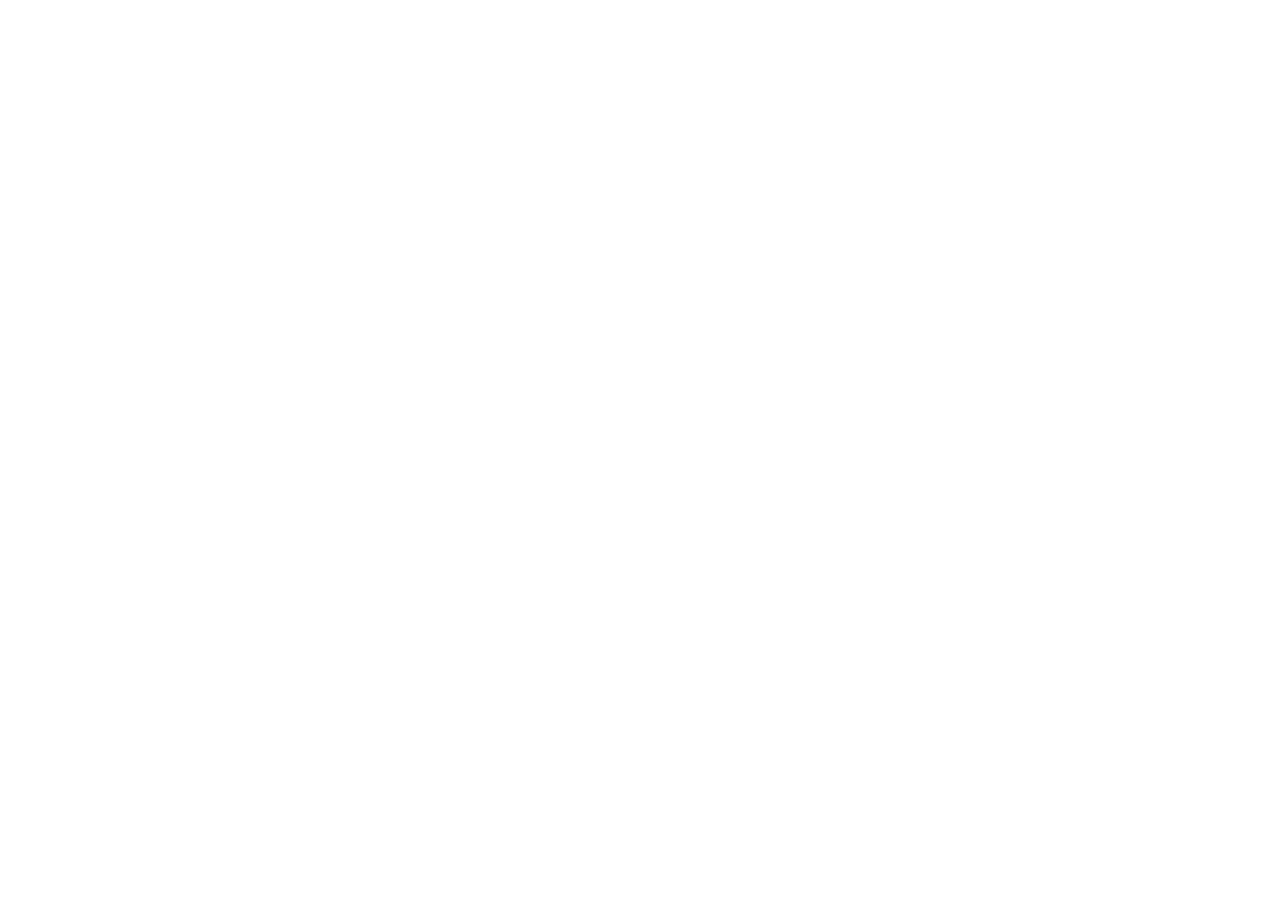
==== public/index.html @ 93f84d56 "update" ====
<!DOCTYPE html>
<html lang="en">
  <head>
    <meta charset="utf-8" />
    <link rel="icon" href="%PUBLIC_URL%/favicon.ico" />
    <meta
      name="viewport"
      content="width=device-width, initial-scale=1, maximum-scale=1.0, user-scalable=no"
    />
    <meta name="theme-color" content="#000000" />
    <meta
      name="description"
      content="A tool to calculate your staking LP token in Binance Smart Chain."
    />
    <!--
      manifest.json provides metadata used when your web app is installed on a
      user's mobile device or desktop. See https://developers.google.com/web/fundamentals/web-app-manifest/
    -->
    <link rel="manifest" href="%PUBLIC_URL%/manifest.json" />

    <link rel="preconnect" href="https://fonts.gstatic.com" />
    <link
      href="https://fonts.googleapis.com/css2?family=Nunito:wght@300;400;600&display=swap"
      rel="stylesheet"
    />
    <link rel="preconnect" href="https://fonts.gstatic.com" />
    <link
      href="https://fonts.googleapis.com/css2?family=Reem+Kufi&display=swap"
      rel="stylesheet"
    />
    <!--
      Notice the use of %PUBLIC_URL% in the tags above.
      It will be replaced with the URL of the `public` folder during the build.
      Only files inside the `public` folder can be referenced from the HTML.

      Unlike "/favicon.ico" or "favicon.ico", "%PUBLIC_URL%/favicon.ico" will
      work correctly both with client-side routing and a non-root public URL.
      Learn how to configure a non-root public URL by running `npm run build`.
    -->
    <title>How much is my LP worth? ✨</title>
  </head>
  <body>
    <noscript>You need to enable JavaScript to run this app.</noscript>
    <div id="root"></div>
    <!--
      This HTML file is a template.
      If you open it directly in the browser, you will see an empty page.

      You can add webfonts, meta tags, or analytics to this file.
      The build step will place the bundled scripts into the <body> tag.

      To begin the development, run `npm start` or `yarn start`.
      To create a production bundle, use `npm run build` or `yarn build`.
    -->
  </body>
</html>
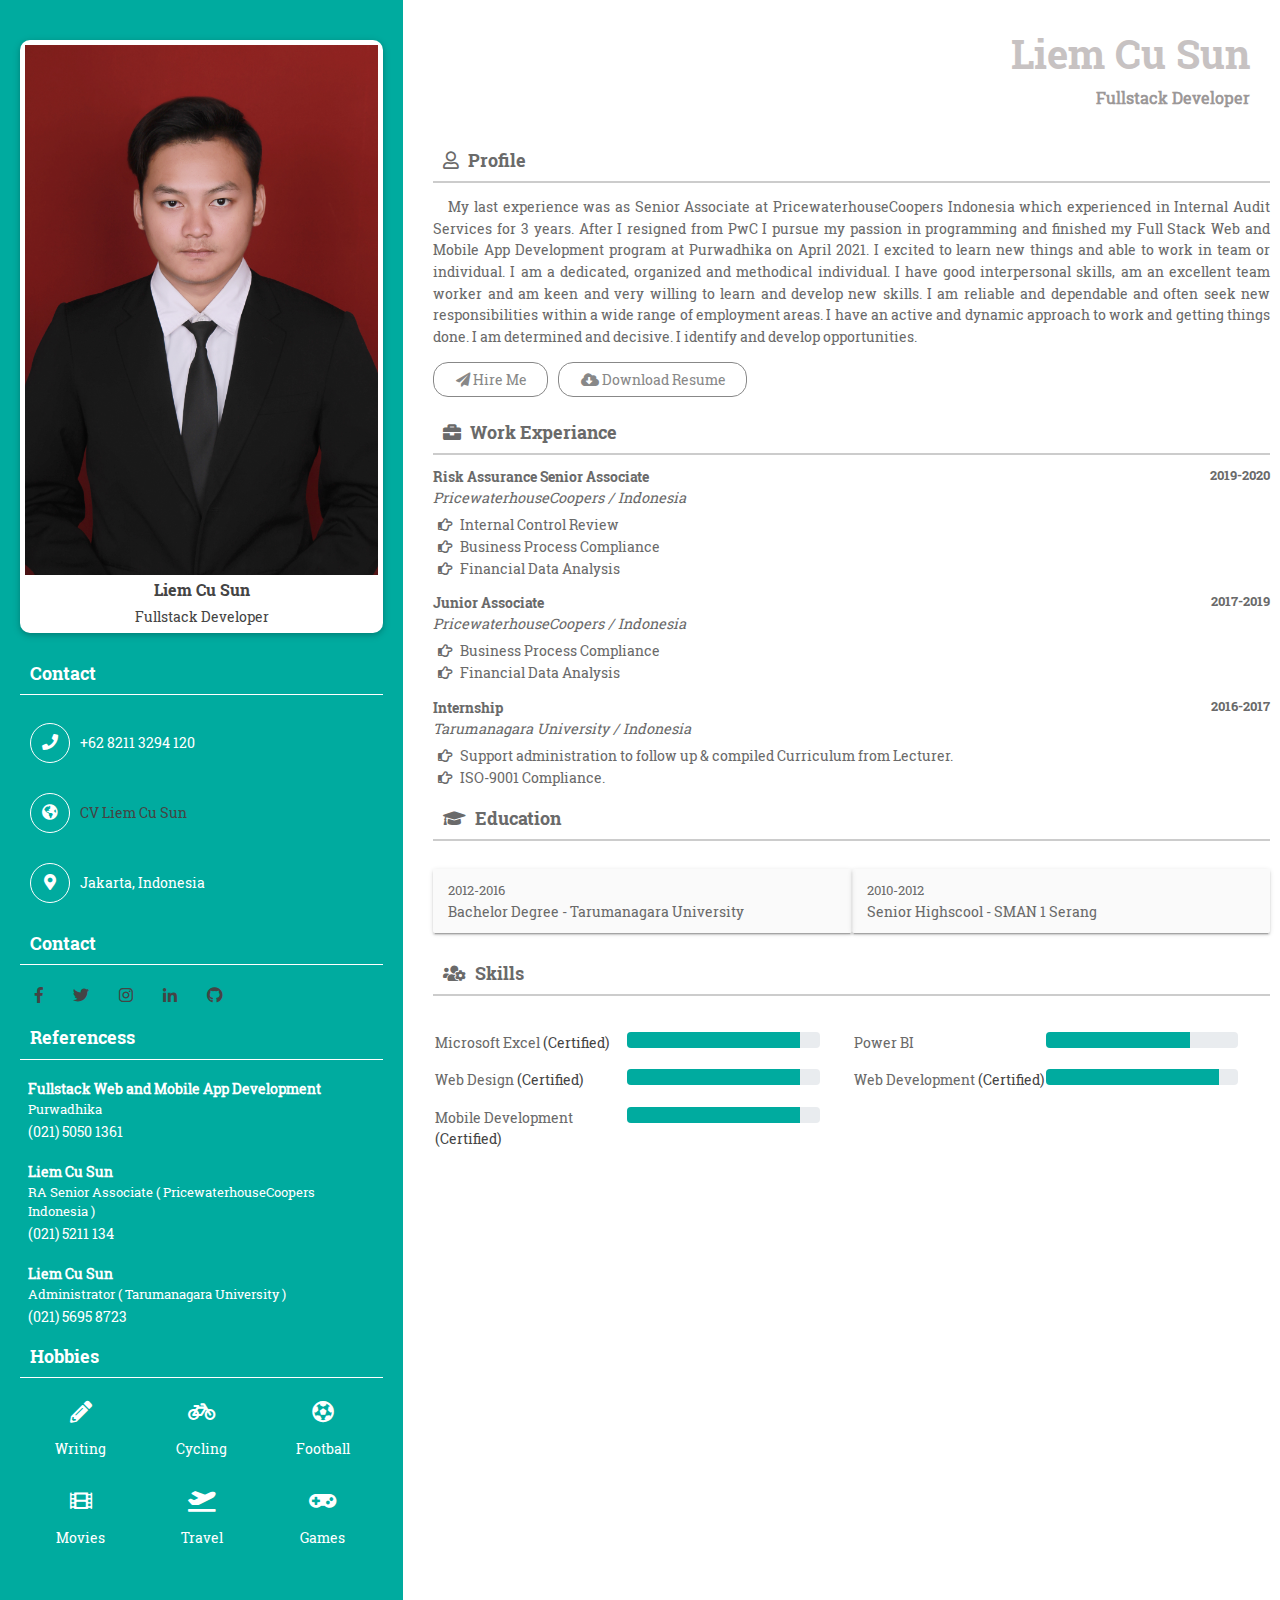
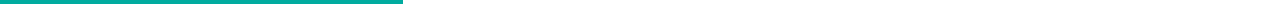
==== commit 4f90f283: "CV initiated 2" ====
--- a/public/index.html
+++ b/public/index.html
@@ -1,56 +1,259 @@
-<!DOCTYPE html>
+<!doctype html>
 <html lang="en">
-  <head>
-    <meta charset="utf-8" />
-    <link rel="icon" href="%PUBLIC_URL%/favicon.ico" />
-    <meta
-      name="viewport"
-      content="width=device-width, initial-scale=1, maximum-scale=1.0, user-scalable=no"
-    />
-    <meta name="theme-color" content="#000000" />
-    <meta
-      name="description"
-      content="A tool to calculate your staking LP token in Binance Smart Chain."
-    />
-    <!--
-      manifest.json provides metadata used when your web app is installed on a
-      user's mobile device or desktop. See https://developers.google.com/web/fundamentals/web-app-manifest/
-    -->
-    <link rel="manifest" href="%PUBLIC_URL%/manifest.json" />
-
-    <link rel="preconnect" href="https://fonts.gstatic.com" />
-    <link
-      href="https://fonts.googleapis.com/css2?family=Nunito:wght@300;400;600&display=swap"
-      rel="stylesheet"
-    />
-    <link rel="preconnect" href="https://fonts.gstatic.com" />
-    <link
-      href="https://fonts.googleapis.com/css2?family=Reem+Kufi&display=swap"
-      rel="stylesheet"
-    />
-    <!--
-      Notice the use of %PUBLIC_URL% in the tags above.
-      It will be replaced with the URL of the `public` folder during the build.
-      Only files inside the `public` folder can be referenced from the HTML.
-
-      Unlike "/favicon.ico" or "favicon.ico", "%PUBLIC_URL%/favicon.ico" will
-      work correctly both with client-side routing and a non-root public URL.
-      Learn how to configure a non-root public URL by running `npm run build`.
-    -->
-    <title>How much is my LP worth? ✨</title>
-  </head>
-  <body>
-    <noscript>You need to enable JavaScript to run this app.</noscript>
-    <div id="root"></div>
-    <!--
-      This HTML file is a template.
-      If you open it directly in the browser, you will see an empty page.
-
-      You can add webfonts, meta tags, or analytics to this file.
-      The build step will place the bundled scripts into the <body> tag.
-
-      To begin the development, run `npm start` or `yarn start`.
-      To create a production bundle, use `npm run build` or `yarn build`.
-    -->
-  </body>
-</html>
+
+<head>
+    <meta charset="utf-8">
+    <meta name="viewport" content="width=device-width, initial-scale=1, shrink-to-fit=no">
+    <title> CV Liem Cu Sun</title>
+
+    <link rel="shortcut icon" href="assets/images/fav.jpg">
+    <link rel="stylesheet" href="assets/css/bootstrap.min.css">
+    <link rel="stylesheet" href="assets/css/fontawsom-all.min.css">
+    <link rel="stylesheet" type="text/css" href="assets/css/style.css" />
+</head>
+<style>
+    .profile-box {
+        margin: 0 0 0 0;
+        width: 100%;
+        height: 100%;
+    }
+</style>
+
+<body>
+    <div class="container-fluid overcover">
+        <div class="container profile-box">
+            <div class="row">
+                <div class="col-md-4 left-co">
+                    <div class="left-side">
+                        <div class="profile-info">
+                            <img src="assets/images/0.JPG" alt="">
+                            <h3>Liem Cu Sun</h3>
+                            <span>Fullstack Developer</span>
+                        </div>
+                        <h4 class="ltitle">Contact</h4>
+                        <div class="contact-box pb0">
+                            <div class="icon">
+                                <i class="fas fa-phone"></i>
+                            </div>
+                            <div class="detail">
+                                +62 8211 3294 120
+                            </div>
+                        </div>
+                        <div class="contact-box pb0">
+                            <div class="icon">
+                                <i class="fas fa-globe-americas"></i>
+                            </div>
+                            <div class="detail">
+                                <a href="https://symmetric-host-296204.web.app/">CV Liem Cu Sun</a> 
+                            </div>
+                        </div>
+                        <div class="contact-box">
+                            <div class="icon">
+                                <i class="fas fa-map-marker-alt"></i>
+                            </div>
+                            <div class="detail">
+                                Jakarta, Indonesia
+                            </div>
+                        </div>
+                        <h4 class="ltitle">Contact</h4>
+                        <ul class="row social-link no-margin">
+                            <li><a href="https://www.facebook.com/profile.php?id=100008855958695" target="_blank"><i
+                                        class="fab fa-facebook-f"></i></a></li>
+                            <li><a href="https://twitter.com/liemcusun" target="_blank"><i
+                                        class="fab fa-twitter"></i></a></li>
+                            <li><a href="https://www.instagram.com/liemcusun/" target="_blank"><i
+                                        class="fab fa-instagram"></i></a></li>
+                            <!-- <li><i class="fab fa-google-plus-g"></i></li> -->
+                            <li><a href="https://www.linkedin.com/in/liem-cu-sun-066883148/" target="_blank"><i
+                                        class="fab fa-linkedin-in"></i></a></li>
+                            <li><a href="https://github.com/LiemCuSun" target="_blank"><i class="fab fa-github"></i></a>
+                            </li>
+                        </ul>
+                        <h4 class="ltitle">Referencess</h4>
+
+                        <div class="refer-cov">
+                            <b>Fullstack Web and Mobile App Development</b>
+                            <p>Purwadhika</p>
+                            <span>(021) 5050 1361</span>
+                        </div>
+                        <div class="refer-cov">
+                            <b>Liem Cu Sun</b>
+                            <p>RA Senior Associate ( PricewaterhouseCoopers Indonesia )</p>
+                            <span>(021) 5211 134</span>
+                        </div>
+                        <div class="refer-cov">
+                            <b>Liem Cu Sun</b>
+                            <p>Administrator ( Tarumanagara University )</p>
+                            <span>(021) 5695 8723</span>
+                        </div>
+                        <h4 class="ltitle">Hobbies</h4>
+                        <ul class="hoby row no-margin">
+                            <li><i class="fas fa-pencil-alt"></i> <br> Writing</li>
+                            <li><i class="fas fa-bicycle"></i> <br> Cycling</li>
+                            <li><i class="fas fa-futbol"></i> <br> Football</li>
+                            <li><i class="fas fa-film"></i><br> Movies</li>
+                            <li><i class="fas fa-plane-departure"></i> <br>Travel</li>
+                            <li><i class="fas fa-gamepad"></i> <br> Games</li>
+                        </ul>
+                    </div>
+                </div>
+                <div class="col-md-8 rt-div">
+                    <div class="rit-cover">
+                        <div class="hotkey">
+                            <h1 class="">Liem Cu Sun </h1>
+                            <small>Fullstack Developer</small>
+                        </div>
+                        <h2 class="rit-titl"><i class="far fa-user"></i> Profile</h2>
+                        <div class="about">
+                            <p>My last experience was as Senior Associate at PricewaterhouseCoopers Indonesia which 
+                                experienced in Internal Audit Services for 3 years. After I resigned from PwC I pursue my passion in programming and finished my 
+                                Full Stack Web and Mobile App Development program at Purwadhika on April 2021. I excited to learn new things and able
+                                to work in team or individual. I am a dedicated, organized and methodical individual. 
+                                I have good interpersonal skills, am an excellent team worker and am keen and very willing to learn 
+                                and develop new skills. I am reliable and dependable and often seek new responsibilities 
+                                within a wide range of employment areas. I have an active and dynamic approach to work and getting things done. 
+                                I am determined and decisive. I identify and develop opportunities.</p>
+                            <div class="btn-ro row no-margin">
+                                <ul class="btn-link">
+                                    <li>
+                                        <a href="https://www.linkedin.com/in/liem-cu-sun-066883148/"><i class="fas fa-paper-plane"></i> Hire Me</a>
+                                    </li>
+                                    <li>
+                                        <a href="https://drive.google.com/file/d/14U92FKRijf7bnXvOrvGSDnoAFBvJ_RVF/view?usp=sharing"><i class="fas fa-cloud-download-alt"></i> Download Resume</a>
+                                    </li>
+                                </ul>
+                            </div>
+                        </div>
+
+                        <h2 class="rit-titl"><i class="fas fa-briefcase"></i> Work Experiance</h2>
+                        <div class="work-exp">
+                            <h6>Risk Assurance Senior Associate <span>2019-2020</span></h6>
+                            <i>PricewaterhouseCoopers / Indonesia</i>
+                            <ul>
+                                <li><i class="far fa-hand-point-right"></i> Internal Control Review </li>
+                                <li><i class="far fa-hand-point-right"></i> Business Process Compliance </li>
+                                <li><i class="far fa-hand-point-right"></i> Financial Data Analysis
+                                </li>
+                            </ul>
+                        </div>
+                        <div class="work-exp">
+                            <h6>Junior Associate <span>2017-2019</span></h6>
+                            <i>PricewaterhouseCoopers / Indonesia</i>
+                            <ul>
+                                <li><i class="far fa-hand-point-right"></i> Business Process Compliance </li>
+                                <li><i class="far fa-hand-point-right"></i> Financial Data Analysis
+                                </li>
+                            </ul>
+                        </div>
+                        <div class="work-exp">
+                            <h6>Internship <span>2016-2017</span></h6>
+                            <i>Tarumanagara University / Indonesia</i>
+                            <ul>
+                                <li><i class="far fa-hand-point-right"></i> Support administration to follow up & compiled Curriculum from Lecturer.
+
+                                </li>
+                                <li><i class="far fa-hand-point-right"></i> ISO-9001 Compliance.
+                                </li>
+
+                            </ul>
+                        </div>
+
+                        <h2 class="rit-titl"><i class="fas fa-graduation-cap"></i> Education</h2>
+                        <div class="education">
+                            <ul class="row no-margin">
+                                <li class="col-md-6"><span>2012-2016</span> <br>
+                                    Bachelor Degree - Tarumanagara University</li>
+                                <li class="col-md-6"><span>2010-2012</span> <br>
+                                    Senior Highscool - SMAN 1 Serang</li>
+                            </ul>
+                        </div>
+
+                        <h2 class="rit-titl"><i class="fas fa-users-cog"></i> Skills</h2>
+                        <div class="profess-cover row no-margin">
+                            <div class="col-md-6">
+                                <div class=" prog-row row">
+                                    <div class="col-sm-6">
+                                        Microsoft Excel <a href="https://drive.google.com/file/d/1vhEPJi2TEz5FC_Oz_TeQde2bWAVNfuhn/view?usp=sharing">(Certified)</a>
+                                    </div>
+                                    <div class="col-sm-6">
+                                        <div class="progress">
+                                            <div class="progress-bar" role="progressbar" style="width: 90%"
+                                                aria-valuenow="25" aria-valuemin="0" aria-valuemax="100"></div>
+                                        </div>
+                                    </div>
+                                </div>
+                            </div>
+                            <div class="col-md-6">
+                                <div class="row prog-row">
+                                    <div class="col-sm-6">
+                                        Power BI
+                                    </div>
+                                    <div class="col-sm-6">
+                                        <div class="progress">
+                                            <div class="progress-bar" role="progressbar" style="width: 75%"
+                                                aria-valuenow="25" aria-valuemin="0" aria-valuemax="100"></div>
+                                        </div>
+                                    </div>
+                                </div>
+                            </div>
+
+                            <div class="col-md-6">
+                                <div class="row prog-row">
+                                    <div class="col-sm-6">
+                                        Web Design <a href="https://drive.google.com/file/d/10kPiqMe0qYyDjSriyU6Ik29pixav_058/view?usp=sharing">(Certified)</a>
+                                    </div>
+                                    <div class="col-sm-6">
+                                        <div class="progress">
+                                            <div class="progress-bar" role="progressbar" style="width: 90%"
+                                                aria-valuenow="25" aria-valuemin="0" aria-valuemax="100"></div>
+                                        </div>
+                                    </div>
+                                </div>
+                            </div>
+                            <div class="col-md-6">
+                                <div class="row prog-row">
+                                    <div class="col-sm-6">
+                                        Web Development <a href="https://drive.google.com/file/d/10kPiqMe0qYyDjSriyU6Ik29pixav_058/view?usp=sharing">(Certified)</a>
+                                    </div>
+                                    <div class="col-sm-6">
+                                        <div class="progress">
+                                            <div class="progress-bar" role="progressbar" style="width: 90%"
+                                                aria-valuenow="25" aria-valuemin="0" aria-valuemax="100"></div>
+                                        </div>
+                                    </div>
+                                </div>
+                            </div>
+                            <div class="col-md-6">
+                                <div class="row prog-row">
+                                    <div class="col-sm-6">
+                                        Mobile Development <a href="https://drive.google.com/file/d/10kPiqMe0qYyDjSriyU6Ik29pixav_058/view?usp=sharing">(Certified)</a>
+                                    </div>
+                                    <div class="col-sm-6">
+                                        <div class="progress">
+                                            <div class="progress-bar" role="progressbar" style="width: 90%"
+                                                aria-valuenow="25" aria-valuemin="0" aria-valuemax="100"></div>
+                                        </div>
+                                    </div>
+                                </div>
+                            </div>
+
+
+
+
+
+
+                        </div>
+                    </div>
+                </div>
+            </div>
+        </div>
+    </div>
+</body>
+
+<script src="assets/js/jquery-3.2.1.min.js"></script>
+<script src="assets/js/popper.min.js"></script>
+<script src="assets/js/bootstrap.min.js"></script>
+<script src="assets/js/script.js"></script>
+
+
+</html>--- a/public/assets/css/fontawsom-all.min.css
+++ b/public/assets/css/fontawsom-all.min.css
@@ -0,0 +1,5 @@
+/*!
+ * Font Awesome Free 5.3.1 by @fontawesome - https://fontawesome.com
+ * License - https://fontawesome.com/license/free (Icons: CC BY 4.0, Fonts: SIL OFL 1.1, Code: MIT License)
+ */
+.fa,.fab,.fal,.far,.fas{-moz-osx-font-smoothing:grayscale;-webkit-font-smoothing:antialiased;display:inline-block;font-style:normal;font-variant:normal;text-rendering:auto;line-height:1}.fa-lg{font-size:1.33333em;line-height:.75em;vertical-align:-.0667em}.fa-xs{font-size:.75em}.fa-sm{font-size:.875em}.fa-1x{font-size:1em}.fa-2x{font-size:2em}.fa-3x{font-size:3em}.fa-4x{font-size:4em}.fa-5x{font-size:5em}.fa-6x{font-size:6em}.fa-7x{font-size:7em}.fa-8x{font-size:8em}.fa-9x{font-size:9em}.fa-10x{font-size:10em}.fa-fw{text-align:center;width:1.25em}.fa-ul{list-style-type:none;margin-left:2.5em;padding-left:0}.fa-ul>li{position:relative}.fa-li{left:-2em;position:absolute;text-align:center;width:2em;line-height:inherit}.fa-border{border:.08em solid #eee;border-radius:.1em;padding:.2em .25em .15em}.fa-pull-left{float:left}.fa-pull-right{float:right}.fa.fa-pull-left,.fab.fa-pull-left,.fal.fa-pull-left,.far.fa-pull-left,.fas.fa-pull-left{margin-right:.3em}.fa.fa-pull-right,.fab.fa-pull-right,.fal.fa-pull-right,.far.fa-pull-right,.fas.fa-pull-right{margin-left:.3em}.fa-spin{animation:fa-spin 2s infinite linear}.fa-pulse{animation:fa-spin 1s infinite steps(8)}@keyframes fa-spin{0%{transform:rotate(0deg)}to{transform:rotate(1turn)}}.fa-rotate-90{-ms-filter:"progid:DXImageTransform.Microsoft.BasicImage(rotation=1)";transform:rotate(90deg)}.fa-rotate-180{-ms-filter:"progid:DXImageTransform.Microsoft.BasicImage(rotation=2)";transform:rotate(180deg)}.fa-rotate-270{-ms-filter:"progid:DXImageTransform.Microsoft.BasicImage(rotation=3)";transform:rotate(270deg)}.fa-flip-horizontal{-ms-filter:"progid:DXImageTransform.Microsoft.BasicImage(rotation=0, mirror=1)";transform:scaleX(-1)}.fa-flip-vertical{transform:scaleY(-1)}.fa-flip-horizontal.fa-flip-vertical,.fa-flip-vertical{-ms-filter:"progid:DXImageTransform.Microsoft.BasicImage(rotation=2, mirror=1)"}.fa-flip-horizontal.fa-flip-vertical{transform:scale(-1)}:root .fa-flip-horizontal,:root .fa-flip-vertical,:root .fa-rotate-90,:root .fa-rotate-180,:root .fa-rotate-270{-webkit-filter:none;filter:none}.fa-stack{display:inline-block;height:2em;line-height:2em;position:relative;vertical-align:middle;width:2em}.fa-stack-1x,.fa-stack-2x{left:0;position:absolute;text-align:center;width:100%}.fa-stack-1x{line-height:inherit}.fa-stack-2x{font-size:2em}.fa-inverse{color:#fff}.fa-500px:before{content:"\f26e"}.fa-accessible-icon:before{content:"\f368"}.fa-accusoft:before{content:"\f369"}.fa-ad:before{content:"\f641"}.fa-address-book:before{content:"\f2b9"}.fa-address-card:before{content:"\f2bb"}.fa-adjust:before{content:"\f042"}.fa-adn:before{content:"\f170"}.fa-adversal:before{content:"\f36a"}.fa-affiliatetheme:before{content:"\f36b"}.fa-air-freshener:before{content:"\f5d0"}.fa-algolia:before{content:"\f36c"}.fa-align-center:before{content:"\f037"}.fa-align-justify:before{content:"\f039"}.fa-align-left:before{content:"\f036"}.fa-align-right:before{content:"\f038"}.fa-alipay:before{content:"\f642"}.fa-allergies:before{content:"\f461"}.fa-amazon:before{content:"\f270"}.fa-amazon-pay:before{content:"\f42c"}.fa-ambulance:before{content:"\f0f9"}.fa-american-sign-language-interpreting:before{content:"\f2a3"}.fa-amilia:before{content:"\f36d"}.fa-anchor:before{content:"\f13d"}.fa-android:before{content:"\f17b"}.fa-angellist:before{content:"\f209"}.fa-angle-double-down:before{content:"\f103"}.fa-angle-double-left:before{content:"\f100"}.fa-angle-double-right:before{content:"\f101"}.fa-angle-double-up:before{content:"\f102"}.fa-angle-down:before{content:"\f107"}.fa-angle-left:before{content:"\f104"}.fa-angle-right:before{content:"\f105"}.fa-angle-up:before{content:"\f106"}.fa-angry:before{content:"\f556"}.fa-angrycreative:before{content:"\f36e"}.fa-angular:before{content:"\f420"}.fa-ankh:before{content:"\f644"}.fa-app-store:before{content:"\f36f"}.fa-app-store-ios:before{content:"\f370"}.fa-apper:before{content:"\f371"}.fa-apple:before{content:"\f179"}.fa-apple-alt:before{content:"\f5d1"}.fa-apple-pay:before{content:"\f415"}.fa-archive:before{content:"\f187"}.fa-archway:before{content:"\f557"}.fa-arrow-alt-circle-down:before{content:"\f358"}.fa-arrow-alt-circle-left:before{content:"\f359"}.fa-arrow-alt-circle-right:before{content:"\f35a"}.fa-arrow-alt-circle-up:before{content:"\f35b"}.fa-arrow-circle-down:before{content:"\f0ab"}.fa-arrow-circle-left:before{content:"\f0a8"}.fa-arrow-circle-right:before{content:"\f0a9"}.fa-arrow-circle-up:before{content:"\f0aa"}.fa-arrow-down:before{content:"\f063"}.fa-arrow-left:before{content:"\f060"}.fa-arrow-right:before{content:"\f061"}.fa-arrow-up:before{content:"\f062"}.fa-arrows-alt:before{content:"\f0b2"}.fa-arrows-alt-h:before{content:"\f337"}.fa-arrows-alt-v:before{content:"\f338"}.fa-assistive-listening-systems:before{content:"\f2a2"}.fa-asterisk:before{content:"\f069"}.fa-asymmetrik:before{content:"\f372"}.fa-at:before{content:"\f1fa"}.fa-atlas:before{content:"\f558"}.fa-atom:before{content:"\f5d2"}.fa-audible:before{content:"\f373"}.fa-audio-description:before{content:"\f29e"}.fa-autoprefixer:before{content:"\f41c"}.fa-avianex:before{content:"\f374"}.fa-aviato:before{content:"\f421"}.fa-award:before{content:"\f559"}.fa-aws:before{content:"\f375"}.fa-backspace:before{content:"\f55a"}.fa-backward:before{content:"\f04a"}.fa-balance-scale:before{content:"\f24e"}.fa-ban:before{content:"\f05e"}.fa-band-aid:before{content:"\f462"}.fa-bandcamp:before{content:"\f2d5"}.fa-barcode:before{content:"\f02a"}.fa-bars:before{content:"\f0c9"}.fa-baseball-ball:before{content:"\f433"}.fa-basketball-ball:before{content:"\f434"}.fa-bath:before{content:"\f2cd"}.fa-battery-empty:before{content:"\f244"}.fa-battery-full:before{content:"\f240"}.fa-battery-half:before{content:"\f242"}.fa-battery-quarter:before{content:"\f243"}.fa-battery-three-quarters:before{content:"\f241"}.fa-bed:before{content:"\f236"}.fa-beer:before{content:"\f0fc"}.fa-behance:before{content:"\f1b4"}.fa-behance-square:before{content:"\f1b5"}.fa-bell:before{content:"\f0f3"}.fa-bell-slash:before{content:"\f1f6"}.fa-bezier-curve:before{content:"\f55b"}.fa-bible:before{content:"\f647"}.fa-bicycle:before{content:"\f206"}.fa-bimobject:before{content:"\f378"}.fa-binoculars:before{content:"\f1e5"}.fa-birthday-cake:before{content:"\f1fd"}.fa-bitbucket:before{content:"\f171"}.fa-bitcoin:before{content:"\f379"}.fa-bity:before{content:"\f37a"}.fa-black-tie:before{content:"\f27e"}.fa-blackberry:before{content:"\f37b"}.fa-blender:before{content:"\f517"}.fa-blind:before{content:"\f29d"}.fa-blogger:before{content:"\f37c"}.fa-blogger-b:before{content:"\f37d"}.fa-bluetooth:before{content:"\f293"}.fa-bluetooth-b:before{content:"\f294"}.fa-bold:before{content:"\f032"}.fa-bolt:before{content:"\f0e7"}.fa-bomb:before{content:"\f1e2"}.fa-bone:before{content:"\f5d7"}.fa-bong:before{content:"\f55c"}.fa-book:before{content:"\f02d"}.fa-book-open:before{content:"\f518"}.fa-book-reader:before{content:"\f5da"}.fa-bookmark:before{content:"\f02e"}.fa-bowling-ball:before{content:"\f436"}.fa-box:before{content:"\f466"}.fa-box-open:before{content:"\f49e"}.fa-boxes:before{content:"\f468"}.fa-braille:before{content:"\f2a1"}.fa-brain:before{content:"\f5dc"}.fa-briefcase:before{content:"\f0b1"}.fa-briefcase-medical:before{content:"\f469"}.fa-broadcast-tower:before{content:"\f519"}.fa-broom:before{content:"\f51a"}.fa-brush:before{content:"\f55d"}.fa-btc:before{content:"\f15a"}.fa-bug:before{content:"\f188"}.fa-building:before{content:"\f1ad"}.fa-bullhorn:before{content:"\f0a1"}.fa-bullseye:before{content:"\f140"}.fa-burn:before{content:"\f46a"}.fa-buromobelexperte:before{content:"\f37f"}.fa-bus:before{content:"\f207"}.fa-bus-alt:before{content:"\f55e"}.fa-business-time:before{content:"\f64a"}.fa-buysellads:before{content:"\f20d"}.fa-calculator:before{content:"\f1ec"}.fa-calendar:before{content:"\f133"}.fa-calendar-alt:before{content:"\f073"}.fa-calendar-check:before{content:"\f274"}.fa-calendar-minus:before{content:"\f272"}.fa-calendar-plus:before{content:"\f271"}.fa-calendar-times:before{content:"\f273"}.fa-camera:before{content:"\f030"}.fa-camera-retro:before{content:"\f083"}.fa-cannabis:before{content:"\f55f"}.fa-capsules:before{content:"\f46b"}.fa-car:before{content:"\f1b9"}.fa-car-alt:before{content:"\f5de"}.fa-car-battery:before{content:"\f5df"}.fa-car-crash:before{content:"\f5e1"}.fa-car-side:before{content:"\f5e4"}.fa-caret-down:before{content:"\f0d7"}.fa-caret-left:before{content:"\f0d9"}.fa-caret-right:before{content:"\f0da"}.fa-caret-square-down:before{content:"\f150"}.fa-caret-square-left:before{content:"\f191"}.fa-caret-square-right:before{content:"\f152"}.fa-caret-square-up:before{content:"\f151"}.fa-caret-up:before{content:"\f0d8"}.fa-cart-arrow-down:before{content:"\f218"}.fa-cart-plus:before{content:"\f217"}.fa-cc-amazon-pay:before{content:"\f42d"}.fa-cc-amex:before{content:"\f1f3"}.fa-cc-apple-pay:before{content:"\f416"}.fa-cc-diners-club:before{content:"\f24c"}.fa-cc-discover:before{content:"\f1f2"}.fa-cc-jcb:before{content:"\f24b"}.fa-cc-mastercard:before{content:"\f1f1"}.fa-cc-paypal:before{content:"\f1f4"}.fa-cc-stripe:before{content:"\f1f5"}.fa-cc-visa:before{content:"\f1f0"}.fa-centercode:before{content:"\f380"}.fa-certificate:before{content:"\f0a3"}.fa-chalkboard:before{content:"\f51b"}.fa-chalkboard-teacher:before{content:"\f51c"}.fa-charging-station:before{content:"\f5e7"}.fa-chart-area:before{content:"\f1fe"}.fa-chart-bar:before{content:"\f080"}.fa-chart-line:before{content:"\f201"}.fa-chart-pie:before{content:"\f200"}.fa-check:before{content:"\f00c"}.fa-check-circle:before{content:"\f058"}.fa-check-double:before{content:"\f560"}.fa-check-square:before{content:"\f14a"}.fa-chess:before{content:"\f439"}.fa-chess-bishop:before{content:"\f43a"}.fa-chess-board:before{content:"\f43c"}.fa-chess-king:before{content:"\f43f"}.fa-chess-knight:before{content:"\f441"}.fa-chess-pawn:before{content:"\f443"}.fa-chess-queen:before{content:"\f445"}.fa-chess-rook:before{content:"\f447"}.fa-chevron-circle-down:before{content:"\f13a"}.fa-chevron-circle-left:before{content:"\f137"}.fa-chevron-circle-right:before{content:"\f138"}.fa-chevron-circle-up:before{content:"\f139"}.fa-chevron-down:before{content:"\f078"}.fa-chevron-left:before{content:"\f053"}.fa-chevron-right:before{content:"\f054"}.fa-chevron-up:before{content:"\f077"}.fa-child:before{content:"\f1ae"}.fa-chrome:before{content:"\f268"}.fa-church:before{content:"\f51d"}.fa-circle:before{content:"\f111"}.fa-circle-notch:before{content:"\f1ce"}.fa-city:before{content:"\f64f"}.fa-clipboard:before{content:"\f328"}.fa-clipboard-check:before{content:"\f46c"}.fa-clipboard-list:before{content:"\f46d"}.fa-clock:before{content:"\f017"}.fa-clone:before{content:"\f24d"}.fa-closed-captioning:before{content:"\f20a"}.fa-cloud:before{content:"\f0c2"}.fa-cloud-download-alt:before{content:"\f381"}.fa-cloud-upload-alt:before{content:"\f382"}.fa-cloudscale:before{content:"\f383"}.fa-cloudsmith:before{content:"\f384"}.fa-cloudversify:before{content:"\f385"}.fa-cocktail:before{content:"\f561"}.fa-code:before{content:"\f121"}.fa-code-branch:before{content:"\f126"}.fa-codepen:before{content:"\f1cb"}.fa-codiepie:before{content:"\f284"}.fa-coffee:before{content:"\f0f4"}.fa-cog:before{content:"\f013"}.fa-cogs:before{content:"\f085"}.fa-coins:before{content:"\f51e"}.fa-columns:before{content:"\f0db"}.fa-comment:before{content:"\f075"}.fa-comment-alt:before{content:"\f27a"}.fa-comment-dollar:before{content:"\f651"}.fa-comment-dots:before{content:"\f4ad"}.fa-comment-slash:before{content:"\f4b3"}.fa-comments:before{content:"\f086"}.fa-comments-dollar:before{content:"\f653"}.fa-compact-disc:before{content:"\f51f"}.fa-compass:before{content:"\f14e"}.fa-compress:before{content:"\f066"}.fa-concierge-bell:before{content:"\f562"}.fa-connectdevelop:before{content:"\f20e"}.fa-contao:before{content:"\f26d"}.fa-cookie:before{content:"\f563"}.fa-cookie-bite:before{content:"\f564"}.fa-copy:before{content:"\f0c5"}.fa-copyright:before{content:"\f1f9"}.fa-couch:before{content:"\f4b8"}.fa-cpanel:before{content:"\f388"}.fa-creative-commons:before{content:"\f25e"}.fa-creative-commons-by:before{content:"\f4e7"}.fa-creative-commons-nc:before{content:"\f4e8"}.fa-creative-commons-nc-eu:before{content:"\f4e9"}.fa-creative-commons-nc-jp:before{content:"\f4ea"}.fa-creative-commons-nd:before{content:"\f4eb"}.fa-creative-commons-pd:before{content:"\f4ec"}.fa-creative-commons-pd-alt:before{content:"\f4ed"}.fa-creative-commons-remix:before{content:"\f4ee"}.fa-creative-commons-sa:before{content:"\f4ef"}.fa-creative-commons-sampling:before{content:"\f4f0"}.fa-creative-commons-sampling-plus:before{content:"\f4f1"}.fa-creative-commons-share:before{content:"\f4f2"}.fa-credit-card:before{content:"\f09d"}.fa-crop:before{content:"\f125"}.fa-crop-alt:before{content:"\f565"}.fa-cross:before{content:"\f654"}.fa-crosshairs:before{content:"\f05b"}.fa-crow:before{content:"\f520"}.fa-crown:before{content:"\f521"}.fa-css3:before{content:"\f13c"}.fa-css3-alt:before{content:"\f38b"}.fa-cube:before{content:"\f1b2"}.fa-cubes:before{content:"\f1b3"}.fa-cut:before{content:"\f0c4"}.fa-cuttlefish:before{content:"\f38c"}.fa-d-and-d:before{content:"\f38d"}.fa-dashcube:before{content:"\f210"}.fa-database:before{content:"\f1c0"}.fa-deaf:before{content:"\f2a4"}.fa-delicious:before{content:"\f1a5"}.fa-deploydog:before{content:"\f38e"}.fa-deskpro:before{content:"\f38f"}.fa-desktop:before{content:"\f108"}.fa-deviantart:before{content:"\f1bd"}.fa-dharmachakra:before{content:"\f655"}.fa-diagnoses:before{content:"\f470"}.fa-dice:before{content:"\f522"}.fa-dice-five:before{content:"\f523"}.fa-dice-four:before{content:"\f524"}.fa-dice-one:before{content:"\f525"}.fa-dice-six:before{content:"\f526"}.fa-dice-three:before{content:"\f527"}.fa-dice-two:before{content:"\f528"}.fa-digg:before{content:"\f1a6"}.fa-digital-ocean:before{content:"\f391"}.fa-digital-tachograph:before{content:"\f566"}.fa-directions:before{content:"\f5eb"}.fa-discord:before{content:"\f392"}.fa-discourse:before{content:"\f393"}.fa-divide:before{content:"\f529"}.fa-dizzy:before{content:"\f567"}.fa-dna:before{content:"\f471"}.fa-dochub:before{content:"\f394"}.fa-docker:before{content:"\f395"}.fa-dollar-sign:before{content:"\f155"}.fa-dolly:before{content:"\f472"}.fa-dolly-flatbed:before{content:"\f474"}.fa-donate:before{content:"\f4b9"}.fa-door-closed:before{content:"\f52a"}.fa-door-open:before{content:"\f52b"}.fa-dot-circle:before{content:"\f192"}.fa-dove:before{content:"\f4ba"}.fa-download:before{content:"\f019"}.fa-draft2digital:before{content:"\f396"}.fa-drafting-compass:before{content:"\f568"}.fa-draw-polygon:before{content:"\f5ee"}.fa-dribbble:before{content:"\f17d"}.fa-dribbble-square:before{content:"\f397"}.fa-dropbox:before{content:"\f16b"}.fa-drum:before{content:"\f569"}.fa-drum-steelpan:before{content:"\f56a"}.fa-drupal:before{content:"\f1a9"}.fa-dumbbell:before{content:"\f44b"}.fa-dyalog:before{content:"\f399"}.fa-earlybirds:before{content:"\f39a"}.fa-ebay:before{content:"\f4f4"}.fa-edge:before{content:"\f282"}.fa-edit:before{content:"\f044"}.fa-eject:before{content:"\f052"}.fa-elementor:before{content:"\f430"}.fa-ellipsis-h:before{content:"\f141"}.fa-ellipsis-v:before{content:"\f142"}.fa-ello:before{content:"\f5f1"}.fa-ember:before{content:"\f423"}.fa-empire:before{content:"\f1d1"}.fa-envelope:before{content:"\f0e0"}.fa-envelope-open:before{content:"\f2b6"}.fa-envelope-open-text:before{content:"\f658"}.fa-envelope-square:before{content:"\f199"}.fa-envira:before{content:"\f299"}.fa-equals:before{content:"\f52c"}.fa-eraser:before{content:"\f12d"}.fa-erlang:before{content:"\f39d"}.fa-ethereum:before{content:"\f42e"}.fa-etsy:before{content:"\f2d7"}.fa-euro-sign:before{content:"\f153"}.fa-exchange-alt:before{content:"\f362"}.fa-exclamation:before{content:"\f12a"}.fa-exclamation-circle:before{content:"\f06a"}.fa-exclamation-triangle:before{content:"\f071"}.fa-expand:before{content:"\f065"}.fa-expand-arrows-alt:before{content:"\f31e"}.fa-expeditedssl:before{content:"\f23e"}.fa-external-link-alt:before{content:"\f35d"}.fa-external-link-square-alt:before{content:"\f360"}.fa-eye:before{content:"\f06e"}.fa-eye-dropper:before{content:"\f1fb"}.fa-eye-slash:before{content:"\f070"}.fa-facebook:before{content:"\f09a"}.fa-facebook-f:before{content:"\f39e"}.fa-facebook-messenger:before{content:"\f39f"}.fa-facebook-square:before{content:"\f082"}.fa-fast-backward:before{content:"\f049"}.fa-fast-forward:before{content:"\f050"}.fa-fax:before{content:"\f1ac"}.fa-feather:before{content:"\f52d"}.fa-feather-alt:before{content:"\f56b"}.fa-female:before{content:"\f182"}.fa-fighter-jet:before{content:"\f0fb"}.fa-file:before{content:"\f15b"}.fa-file-alt:before{content:"\f15c"}.fa-file-archive:before{content:"\f1c6"}.fa-file-audio:before{content:"\f1c7"}.fa-file-code:before{content:"\f1c9"}.fa-file-contract:before{content:"\f56c"}.fa-file-download:before{content:"\f56d"}.fa-file-excel:before{content:"\f1c3"}.fa-file-export:before{content:"\f56e"}.fa-file-image:before{content:"\f1c5"}.fa-file-import:before{content:"\f56f"}.fa-file-invoice:before{content:"\f570"}.fa-file-invoice-dollar:before{content:"\f571"}.fa-file-medical:before{content:"\f477"}.fa-file-medical-alt:before{content:"\f478"}.fa-file-pdf:before{content:"\f1c1"}.fa-file-powerpoint:before{content:"\f1c4"}.fa-file-prescription:before{content:"\f572"}.fa-file-signature:before{content:"\f573"}.fa-file-upload:before{content:"\f574"}.fa-file-video:before{content:"\f1c8"}.fa-file-word:before{content:"\f1c2"}.fa-fill:before{content:"\f575"}.fa-fill-drip:before{content:"\f576"}.fa-film:before{content:"\f008"}.fa-filter:before{content:"\f0b0"}.fa-fingerprint:before{content:"\f577"}.fa-fire:before{content:"\f06d"}.fa-fire-extinguisher:before{content:"\f134"}.fa-firefox:before{content:"\f269"}.fa-first-aid:before{content:"\f479"}.fa-first-order:before{content:"\f2b0"}.fa-first-order-alt:before{content:"\f50a"}.fa-firstdraft:before{content:"\f3a1"}.fa-fish:before{content:"\f578"}.fa-flag:before{content:"\f024"}.fa-flag-checkered:before{content:"\f11e"}.fa-flask:before{content:"\f0c3"}.fa-flickr:before{content:"\f16e"}.fa-flipboard:before{content:"\f44d"}.fa-flushed:before{content:"\f579"}.fa-fly:before{content:"\f417"}.fa-folder:before{content:"\f07b"}.fa-folder-minus:before{content:"\f65d"}.fa-folder-open:before{content:"\f07c"}.fa-folder-plus:before{content:"\f65e"}.fa-font:before{content:"\f031"}.fa-font-awesome:before{content:"\f2b4"}.fa-font-awesome-alt:before{content:"\f35c"}.fa-font-awesome-flag:before{content:"\f425"}.fa-font-awesome-logo-full:before{content:"\f4e6"}.fa-fonticons:before{content:"\f280"}.fa-fonticons-fi:before{content:"\f3a2"}.fa-football-ball:before{content:"\f44e"}.fa-fort-awesome:before{content:"\f286"}.fa-fort-awesome-alt:before{content:"\f3a3"}.fa-forumbee:before{content:"\f211"}.fa-forward:before{content:"\f04e"}.fa-foursquare:before{content:"\f180"}.fa-free-code-camp:before{content:"\f2c5"}.fa-freebsd:before{content:"\f3a4"}.fa-frog:before{content:"\f52e"}.fa-frown:before{content:"\f119"}.fa-frown-open:before{content:"\f57a"}.fa-fulcrum:before{content:"\f50b"}.fa-funnel-dollar:before{content:"\f662"}.fa-futbol:before{content:"\f1e3"}.fa-galactic-republic:before{content:"\f50c"}.fa-galactic-senate:before{content:"\f50d"}.fa-gamepad:before{content:"\f11b"}.fa-gas-pump:before{content:"\f52f"}.fa-gavel:before{content:"\f0e3"}.fa-gem:before{content:"\f3a5"}.fa-genderless:before{content:"\f22d"}.fa-get-pocket:before{content:"\f265"}.fa-gg:before{content:"\f260"}.fa-gg-circle:before{content:"\f261"}.fa-gift:before{content:"\f06b"}.fa-git:before{content:"\f1d3"}.fa-git-square:before{content:"\f1d2"}.fa-github:before{content:"\f09b"}.fa-github-alt:before{content:"\f113"}.fa-github-square:before{content:"\f092"}.fa-gitkraken:before{content:"\f3a6"}.fa-gitlab:before{content:"\f296"}.fa-gitter:before{content:"\f426"}.fa-glass-martini:before{content:"\f000"}.fa-glass-martini-alt:before{content:"\f57b"}.fa-glasses:before{content:"\f530"}.fa-glide:before{content:"\f2a5"}.fa-glide-g:before{content:"\f2a6"}.fa-globe:before{content:"\f0ac"}.fa-globe-africa:before{content:"\f57c"}.fa-globe-americas:before{content:"\f57d"}.fa-globe-asia:before{content:"\f57e"}.fa-gofore:before{content:"\f3a7"}.fa-golf-ball:before{content:"\f450"}.fa-goodreads:before{content:"\f3a8"}.fa-goodreads-g:before{content:"\f3a9"}.fa-google:before{content:"\f1a0"}.fa-google-drive:before{content:"\f3aa"}.fa-google-play:before{content:"\f3ab"}.fa-google-plus:before{content:"\f2b3"}.fa-google-plus-g:before{content:"\f0d5"}.fa-google-plus-square:before{content:"\f0d4"}.fa-google-wallet:before{content:"\f1ee"}.fa-gopuram:before{content:"\f664"}.fa-graduation-cap:before{content:"\f19d"}.fa-gratipay:before{content:"\f184"}.fa-grav:before{content:"\f2d6"}.fa-greater-than:before{content:"\f531"}.fa-greater-than-equal:before{content:"\f532"}.fa-grimace:before{content:"\f57f"}.fa-grin:before{content:"\f580"}.fa-grin-alt:before{content:"\f581"}.fa-grin-beam:before{content:"\f582"}.fa-grin-beam-sweat:before{content:"\f583"}.fa-grin-hearts:before{content:"\f584"}.fa-grin-squint:before{content:"\f585"}.fa-grin-squint-tears:before{content:"\f586"}.fa-grin-stars:before{content:"\f587"}.fa-grin-tears:before{content:"\f588"}.fa-grin-tongue:before{content:"\f589"}.fa-grin-tongue-squint:before{content:"\f58a"}.fa-grin-tongue-wink:before{content:"\f58b"}.fa-grin-wink:before{content:"\f58c"}.fa-grip-horizontal:before{content:"\f58d"}.fa-grip-vertical:before{content:"\f58e"}.fa-gripfire:before{content:"\f3ac"}.fa-grunt:before{content:"\f3ad"}.fa-gulp:before{content:"\f3ae"}.fa-h-square:before{content:"\f0fd"}.fa-hacker-news:before{content:"\f1d4"}.fa-hacker-news-square:before{content:"\f3af"}.fa-hackerrank:before{content:"\f5f7"}.fa-hamsa:before{content:"\f665"}.fa-hand-holding:before{content:"\f4bd"}.fa-hand-holding-heart:before{content:"\f4be"}.fa-hand-holding-usd:before{content:"\f4c0"}.fa-hand-lizard:before{content:"\f258"}.fa-hand-paper:before{content:"\f256"}.fa-hand-peace:before{content:"\f25b"}.fa-hand-point-down:before{content:"\f0a7"}.fa-hand-point-left:before{content:"\f0a5"}.fa-hand-point-right:before{content:"\f0a4"}.fa-hand-point-up:before{content:"\f0a6"}.fa-hand-pointer:before{content:"\f25a"}.fa-hand-rock:before{content:"\f255"}.fa-hand-scissors:before{content:"\f257"}.fa-hand-spock:before{content:"\f259"}.fa-hands:before{content:"\f4c2"}.fa-hands-helping:before{content:"\f4c4"}.fa-handshake:before{content:"\f2b5"}.fa-hashtag:before{content:"\f292"}.fa-haykal:before{content:"\f666"}.fa-hdd:before{content:"\f0a0"}.fa-heading:before{content:"\f1dc"}.fa-headphones:before{content:"\f025"}.fa-headphones-alt:before{content:"\f58f"}.fa-headset:before{content:"\f590"}.fa-heart:before{content:"\f004"}.fa-heartbeat:before{content:"\f21e"}.fa-helicopter:before{content:"\f533"}.fa-highlighter:before{content:"\f591"}.fa-hips:before{content:"\f452"}.fa-hire-a-helper:before{content:"\f3b0"}.fa-history:before{content:"\f1da"}.fa-hockey-puck:before{content:"\f453"}.fa-home:before{content:"\f015"}.fa-hooli:before{content:"\f427"}.fa-hornbill:before{content:"\f592"}.fa-hospital:before{content:"\f0f8"}.fa-hospital-alt:before{content:"\f47d"}.fa-hospital-symbol:before{content:"\f47e"}.fa-hot-tub:before{content:"\f593"}.fa-hotel:before{content:"\f594"}.fa-hotjar:before{content:"\f3b1"}.fa-hourglass:before{content:"\f254"}.fa-hourglass-end:before{content:"\f253"}.fa-hourglass-half:before{content:"\f252"}.fa-hourglass-start:before{content:"\f251"}.fa-houzz:before{content:"\f27c"}.fa-html5:before{content:"\f13b"}.fa-hubspot:before{content:"\f3b2"}.fa-i-cursor:before{content:"\f246"}.fa-id-badge:before{content:"\f2c1"}.fa-id-card:before{content:"\f2c2"}.fa-id-card-alt:before{content:"\f47f"}.fa-image:before{content:"\f03e"}.fa-images:before{content:"\f302"}.fa-imdb:before{content:"\f2d8"}.fa-inbox:before{content:"\f01c"}.fa-indent:before{content:"\f03c"}.fa-industry:before{content:"\f275"}.fa-infinity:before{content:"\f534"}.fa-info:before{content:"\f129"}.fa-info-circle:before{content:"\f05a"}.fa-instagram:before{content:"\f16d"}.fa-internet-explorer:before{content:"\f26b"}.fa-ioxhost:before{content:"\f208"}.fa-italic:before{content:"\f033"}.fa-itunes:before{content:"\f3b4"}.fa-itunes-note:before{content:"\f3b5"}.fa-java:before{content:"\f4e4"}.fa-jedi:before{content:"\f669"}.fa-jedi-order:before{content:"\f50e"}.fa-jenkins:before{content:"\f3b6"}.fa-joget:before{content:"\f3b7"}.fa-joint:before{content:"\f595"}.fa-joomla:before{content:"\f1aa"}.fa-journal-whills:before{content:"\f66a"}.fa-js:before{content:"\f3b8"}.fa-js-square:before{content:"\f3b9"}.fa-jsfiddle:before{content:"\f1cc"}.fa-kaaba:before{content:"\f66b"}.fa-kaggle:before{content:"\f5fa"}.fa-key:before{content:"\f084"}.fa-keybase:before{content:"\f4f5"}.fa-keyboard:before{content:"\f11c"}.fa-keycdn:before{content:"\f3ba"}.fa-khanda:before{content:"\f66d"}.fa-kickstarter:before{content:"\f3bb"}.fa-kickstarter-k:before{content:"\f3bc"}.fa-kiss:before{content:"\f596"}.fa-kiss-beam:before{content:"\f597"}.fa-kiss-wink-heart:before{content:"\f598"}.fa-kiwi-bird:before{content:"\f535"}.fa-korvue:before{content:"\f42f"}.fa-landmark:before{content:"\f66f"}.fa-language:before{content:"\f1ab"}.fa-laptop:before{content:"\f109"}.fa-laptop-code:before{content:"\f5fc"}.fa-laravel:before{content:"\f3bd"}.fa-lastfm:before{content:"\f202"}.fa-lastfm-square:before{content:"\f203"}.fa-laugh:before{content:"\f599"}.fa-laugh-beam:before{content:"\f59a"}.fa-laugh-squint:before{content:"\f59b"}.fa-laugh-wink:before{content:"\f59c"}.fa-layer-group:before{content:"\f5fd"}.fa-leaf:before{content:"\f06c"}.fa-leanpub:before{content:"\f212"}.fa-lemon:before{content:"\f094"}.fa-less:before{content:"\f41d"}.fa-less-than:before{content:"\f536"}.fa-less-than-equal:before{content:"\f537"}.fa-level-down-alt:before{content:"\f3be"}.fa-level-up-alt:before{content:"\f3bf"}.fa-life-ring:before{content:"\f1cd"}.fa-lightbulb:before{content:"\f0eb"}.fa-line:before{content:"\f3c0"}.fa-link:before{content:"\f0c1"}.fa-linkedin:before{content:"\f08c"}.fa-linkedin-in:before{content:"\f0e1"}.fa-linode:before{content:"\f2b8"}.fa-linux:before{content:"\f17c"}.fa-lira-sign:before{content:"\f195"}.fa-list:before{content:"\f03a"}.fa-list-alt:before{content:"\f022"}.fa-list-ol:before{content:"\f0cb"}.fa-list-ul:before{content:"\f0ca"}.fa-location-arrow:before{content:"\f124"}.fa-lock:before{content:"\f023"}.fa-lock-open:before{content:"\f3c1"}.fa-long-arrow-alt-down:before{content:"\f309"}.fa-long-arrow-alt-left:before{content:"\f30a"}.fa-long-arrow-alt-right:before{content:"\f30b"}.fa-long-arrow-alt-up:before{content:"\f30c"}.fa-low-vision:before{content:"\f2a8"}.fa-luggage-cart:before{content:"\f59d"}.fa-lyft:before{content:"\f3c3"}.fa-magento:before{content:"\f3c4"}.fa-magic:before{content:"\f0d0"}.fa-magnet:before{content:"\f076"}.fa-mail-bulk:before{content:"\f674"}.fa-mailchimp:before{content:"\f59e"}.fa-male:before{content:"\f183"}.fa-mandalorian:before{content:"\f50f"}.fa-map:before{content:"\f279"}.fa-map-marked:before{content:"\f59f"}.fa-map-marked-alt:before{content:"\f5a0"}.fa-map-marker:before{content:"\f041"}.fa-map-marker-alt:before{content:"\f3c5"}.fa-map-pin:before{content:"\f276"}.fa-map-signs:before{content:"\f277"}.fa-markdown:before{content:"\f60f"}.fa-marker:before{content:"\f5a1"}.fa-mars:before{content:"\f222"}.fa-mars-double:before{content:"\f227"}.fa-mars-stroke:before{content:"\f229"}.fa-mars-stroke-h:before{content:"\f22b"}.fa-mars-stroke-v:before{content:"\f22a"}.fa-mastodon:before{content:"\f4f6"}.fa-maxcdn:before{content:"\f136"}.fa-medal:before{content:"\f5a2"}.fa-medapps:before{content:"\f3c6"}.fa-medium:before{content:"\f23a"}.fa-medium-m:before{content:"\f3c7"}.fa-medkit:before{content:"\f0fa"}.fa-medrt:before{content:"\f3c8"}.fa-meetup:before{content:"\f2e0"}.fa-megaport:before{content:"\f5a3"}.fa-meh:before{content:"\f11a"}.fa-meh-blank:before{content:"\f5a4"}.fa-meh-rolling-eyes:before{content:"\f5a5"}.fa-memory:before{content:"\f538"}.fa-menorah:before{content:"\f676"}.fa-mercury:before{content:"\f223"}.fa-microchip:before{content:"\f2db"}.fa-microphone:before{content:"\f130"}.fa-microphone-alt:before{content:"\f3c9"}.fa-microphone-alt-slash:before{content:"\f539"}.fa-microphone-slash:before{content:"\f131"}.fa-microscope:before{content:"\f610"}.fa-microsoft:before{content:"\f3ca"}.fa-minus:before{content:"\f068"}.fa-minus-circle:before{content:"\f056"}.fa-minus-square:before{content:"\f146"}.fa-mix:before{content:"\f3cb"}.fa-mixcloud:before{content:"\f289"}.fa-mizuni:before{content:"\f3cc"}.fa-mobile:before{content:"\f10b"}.fa-mobile-alt:before{content:"\f3cd"}.fa-modx:before{content:"\f285"}.fa-monero:before{content:"\f3d0"}.fa-money-bill:before{content:"\f0d6"}.fa-money-bill-alt:before{content:"\f3d1"}.fa-money-bill-wave:before{content:"\f53a"}.fa-money-bill-wave-alt:before{content:"\f53b"}.fa-money-check:before{content:"\f53c"}.fa-money-check-alt:before{content:"\f53d"}.fa-monument:before{content:"\f5a6"}.fa-moon:before{content:"\f186"}.fa-mortar-pestle:before{content:"\f5a7"}.fa-mosque:before{content:"\f678"}.fa-motorcycle:before{content:"\f21c"}.fa-mouse-pointer:before{content:"\f245"}.fa-music:before{content:"\f001"}.fa-napster:before{content:"\f3d2"}.fa-neos:before{content:"\f612"}.fa-neuter:before{content:"\f22c"}.fa-newspaper:before{content:"\f1ea"}.fa-nimblr:before{content:"\f5a8"}.fa-nintendo-switch:before{content:"\f418"}.fa-node:before{content:"\f419"}.fa-node-js:before{content:"\f3d3"}.fa-not-equal:before{content:"\f53e"}.fa-notes-medical:before{content:"\f481"}.fa-npm:before{content:"\f3d4"}.fa-ns8:before{content:"\f3d5"}.fa-nutritionix:before{content:"\f3d6"}.fa-object-group:before{content:"\f247"}.fa-object-ungroup:before{content:"\f248"}.fa-odnoklassniki:before{content:"\f263"}.fa-odnoklassniki-square:before{content:"\f264"}.fa-oil-can:before{content:"\f613"}.fa-old-republic:before{content:"\f510"}.fa-om:before{content:"\f679"}.fa-opencart:before{content:"\f23d"}.fa-openid:before{content:"\f19b"}.fa-opera:before{content:"\f26a"}.fa-optin-monster:before{content:"\f23c"}.fa-osi:before{content:"\f41a"}.fa-outdent:before{content:"\f03b"}.fa-page4:before{content:"\f3d7"}.fa-pagelines:before{content:"\f18c"}.fa-paint-brush:before{content:"\f1fc"}.fa-paint-roller:before{content:"\f5aa"}.fa-palette:before{content:"\f53f"}.fa-palfed:before{content:"\f3d8"}.fa-pallet:before{content:"\f482"}.fa-paper-plane:before{content:"\f1d8"}.fa-paperclip:before{content:"\f0c6"}.fa-parachute-box:before{content:"\f4cd"}.fa-paragraph:before{content:"\f1dd"}.fa-parking:before{content:"\f540"}.fa-passport:before{content:"\f5ab"}.fa-pastafarianism:before{content:"\f67b"}.fa-paste:before{content:"\f0ea"}.fa-patreon:before{content:"\f3d9"}.fa-pause:before{content:"\f04c"}.fa-pause-circle:before{content:"\f28b"}.fa-paw:before{content:"\f1b0"}.fa-paypal:before{content:"\f1ed"}.fa-peace:before{content:"\f67c"}.fa-pen:before{content:"\f304"}.fa-pen-alt:before{content:"\f305"}.fa-pen-fancy:before{content:"\f5ac"}.fa-pen-nib:before{content:"\f5ad"}.fa-pen-square:before{content:"\f14b"}.fa-pencil-alt:before{content:"\f303"}.fa-pencil-ruler:before{content:"\f5ae"}.fa-people-carry:before{content:"\f4ce"}.fa-percent:before{content:"\f295"}.fa-percentage:before{content:"\f541"}.fa-periscope:before{content:"\f3da"}.fa-phabricator:before{content:"\f3db"}.fa-phoenix-framework:before{content:"\f3dc"}.fa-phoenix-squadron:before{content:"\f511"}.fa-phone:before{content:"\f095"}.fa-phone-slash:before{content:"\f3dd"}.fa-phone-square:before{content:"\f098"}.fa-phone-volume:before{content:"\f2a0"}.fa-php:before{content:"\f457"}.fa-pied-piper:before{content:"\f2ae"}.fa-pied-piper-alt:before{content:"\f1a8"}.fa-pied-piper-hat:before{content:"\f4e5"}.fa-pied-piper-pp:before{content:"\f1a7"}.fa-piggy-bank:before{content:"\f4d3"}.fa-pills:before{content:"\f484"}.fa-pinterest:before{content:"\f0d2"}.fa-pinterest-p:before{content:"\f231"}.fa-pinterest-square:before{content:"\f0d3"}.fa-place-of-worship:before{content:"\f67f"}.fa-plane:before{content:"\f072"}.fa-plane-arrival:before{content:"\f5af"}.fa-plane-departure:before{content:"\f5b0"}.fa-play:before{content:"\f04b"}.fa-play-circle:before{content:"\f144"}.fa-playstation:before{content:"\f3df"}.fa-plug:before{content:"\f1e6"}.fa-plus:before{content:"\f067"}.fa-plus-circle:before{content:"\f055"}.fa-plus-square:before{content:"\f0fe"}.fa-podcast:before{content:"\f2ce"}.fa-poll:before{content:"\f681"}.fa-poll-h:before{content:"\f682"}.fa-poo:before{content:"\f2fe"}.fa-poop:before{content:"\f619"}.fa-portrait:before{content:"\f3e0"}.fa-pound-sign:before{content:"\f154"}.fa-power-off:before{content:"\f011"}.fa-pray:before{content:"\f683"}.fa-praying-hands:before{content:"\f684"}.fa-prescription:before{content:"\f5b1"}.fa-prescription-bottle:before{content:"\f485"}.fa-prescription-bottle-alt:before{content:"\f486"}.fa-print:before{content:"\f02f"}.fa-procedures:before{content:"\f487"}.fa-product-hunt:before{content:"\f288"}.fa-project-diagram:before{content:"\f542"}.fa-pushed:before{content:"\f3e1"}.fa-puzzle-piece:before{content:"\f12e"}.fa-python:before{content:"\f3e2"}.fa-qq:before{content:"\f1d6"}.fa-qrcode:before{content:"\f029"}.fa-question:before{content:"\f128"}.fa-question-circle:before{content:"\f059"}.fa-quidditch:before{content:"\f458"}.fa-quinscape:before{content:"\f459"}.fa-quora:before{content:"\f2c4"}.fa-quote-left:before{content:"\f10d"}.fa-quote-right:before{content:"\f10e"}.fa-quran:before{content:"\f687"}.fa-r-project:before{content:"\f4f7"}.fa-random:before{content:"\f074"}.fa-ravelry:before{content:"\f2d9"}.fa-react:before{content:"\f41b"}.fa-readme:before{content:"\f4d5"}.fa-rebel:before{content:"\f1d0"}.fa-receipt:before{content:"\f543"}.fa-recycle:before{content:"\f1b8"}.fa-red-river:before{content:"\f3e3"}.fa-reddit:before{content:"\f1a1"}.fa-reddit-alien:before{content:"\f281"}.fa-reddit-square:before{content:"\f1a2"}.fa-redo:before{content:"\f01e"}.fa-redo-alt:before{content:"\f2f9"}.fa-registered:before{content:"\f25d"}.fa-rendact:before{content:"\f3e4"}.fa-renren:before{content:"\f18b"}.fa-reply:before{content:"\f3e5"}.fa-reply-all:before{content:"\f122"}.fa-replyd:before{content:"\f3e6"}.fa-researchgate:before{content:"\f4f8"}.fa-resolving:before{content:"\f3e7"}.fa-retweet:before{content:"\f079"}.fa-rev:before{content:"\f5b2"}.fa-ribbon:before{content:"\f4d6"}.fa-road:before{content:"\f018"}.fa-robot:before{content:"\f544"}.fa-rocket:before{content:"\f135"}.fa-rocketchat:before{content:"\f3e8"}.fa-rockrms:before{content:"\f3e9"}.fa-route:before{content:"\f4d7"}.fa-rss:before{content:"\f09e"}.fa-rss-square:before{content:"\f143"}.fa-ruble-sign:before{content:"\f158"}.fa-ruler:before{content:"\f545"}.fa-ruler-combined:before{content:"\f546"}.fa-ruler-horizontal:before{content:"\f547"}.fa-ruler-vertical:before{content:"\f548"}.fa-rupee-sign:before{content:"\f156"}.fa-sad-cry:before{content:"\f5b3"}.fa-sad-tear:before{content:"\f5b4"}.fa-safari:before{content:"\f267"}.fa-sass:before{content:"\f41e"}.fa-save:before{content:"\f0c7"}.fa-schlix:before{content:"\f3ea"}.fa-school:before{content:"\f549"}.fa-screwdriver:before{content:"\f54a"}.fa-scribd:before{content:"\f28a"}.fa-search:before{content:"\f002"}.fa-search-dollar:before{content:"\f688"}.fa-search-location:before{content:"\f689"}.fa-search-minus:before{content:"\f010"}.fa-search-plus:before{content:"\f00e"}.fa-searchengin:before{content:"\f3eb"}.fa-seedling:before{content:"\f4d8"}.fa-sellcast:before{content:"\f2da"}.fa-sellsy:before{content:"\f213"}.fa-server:before{content:"\f233"}.fa-servicestack:before{content:"\f3ec"}.fa-shapes:before{content:"\f61f"}.fa-share:before{content:"\f064"}.fa-share-alt:before{content:"\f1e0"}.fa-share-alt-square:before{content:"\f1e1"}.fa-share-square:before{content:"\f14d"}.fa-shekel-sign:before{content:"\f20b"}.fa-shield-alt:before{content:"\f3ed"}.fa-ship:before{content:"\f21a"}.fa-shipping-fast:before{content:"\f48b"}.fa-shirtsinbulk:before{content:"\f214"}.fa-shoe-prints:before{content:"\f54b"}.fa-shopping-bag:before{content:"\f290"}.fa-shopping-basket:before{content:"\f291"}.fa-shopping-cart:before{content:"\f07a"}.fa-shopware:before{content:"\f5b5"}.fa-shower:before{content:"\f2cc"}.fa-shuttle-van:before{content:"\f5b6"}.fa-sign:before{content:"\f4d9"}.fa-sign-in-alt:before{content:"\f2f6"}.fa-sign-language:before{content:"\f2a7"}.fa-sign-out-alt:before{content:"\f2f5"}.fa-signal:before{content:"\f012"}.fa-signature:before{content:"\f5b7"}.fa-simplybuilt:before{content:"\f215"}.fa-sistrix:before{content:"\f3ee"}.fa-sitemap:before{content:"\f0e8"}.fa-sith:before{content:"\f512"}.fa-skull:before{content:"\f54c"}.fa-skyatlas:before{content:"\f216"}.fa-skype:before{content:"\f17e"}.fa-slack:before{content:"\f198"}.fa-slack-hash:before{content:"\f3ef"}.fa-sliders-h:before{content:"\f1de"}.fa-slideshare:before{content:"\f1e7"}.fa-smile:before{content:"\f118"}.fa-smile-beam:before{content:"\f5b8"}.fa-smile-wink:before{content:"\f4da"}.fa-smoking:before{content:"\f48d"}.fa-smoking-ban:before{content:"\f54d"}.fa-snapchat:before{content:"\f2ab"}.fa-snapchat-ghost:before{content:"\f2ac"}.fa-snapchat-square:before{content:"\f2ad"}.fa-snowflake:before{content:"\f2dc"}.fa-socks:before{content:"\f696"}.fa-solar-panel:before{content:"\f5ba"}.fa-sort:before{content:"\f0dc"}.fa-sort-alpha-down:before{content:"\f15d"}.fa-sort-alpha-up:before{content:"\f15e"}.fa-sort-amount-down:before{content:"\f160"}.fa-sort-amount-up:before{content:"\f161"}.fa-sort-down:before{content:"\f0dd"}.fa-sort-numeric-down:before{content:"\f162"}.fa-sort-numeric-up:before{content:"\f163"}.fa-sort-up:before{content:"\f0de"}.fa-soundcloud:before{content:"\f1be"}.fa-spa:before{content:"\f5bb"}.fa-space-shuttle:before{content:"\f197"}.fa-speakap:before{content:"\f3f3"}.fa-spinner:before{content:"\f110"}.fa-splotch:before{content:"\f5bc"}.fa-spotify:before{content:"\f1bc"}.fa-spray-can:before{content:"\f5bd"}.fa-square:before{content:"\f0c8"}.fa-square-full:before{content:"\f45c"}.fa-square-root-alt:before{content:"\f698"}.fa-squarespace:before{content:"\f5be"}.fa-stack-exchange:before{content:"\f18d"}.fa-stack-overflow:before{content:"\f16c"}.fa-stamp:before{content:"\f5bf"}.fa-star:before{content:"\f005"}.fa-star-and-crescent:before{content:"\f699"}.fa-star-half:before{content:"\f089"}.fa-star-half-alt:before{content:"\f5c0"}.fa-star-of-david:before{content:"\f69a"}.fa-star-of-life:before{content:"\f621"}.fa-staylinked:before{content:"\f3f5"}.fa-steam:before{content:"\f1b6"}.fa-steam-square:before{content:"\f1b7"}.fa-steam-symbol:before{content:"\f3f6"}.fa-step-backward:before{content:"\f048"}.fa-step-forward:before{content:"\f051"}.fa-stethoscope:before{content:"\f0f1"}.fa-sticker-mule:before{content:"\f3f7"}.fa-sticky-note:before{content:"\f249"}.fa-stop:before{content:"\f04d"}.fa-stop-circle:before{content:"\f28d"}.fa-stopwatch:before{content:"\f2f2"}.fa-store:before{content:"\f54e"}.fa-store-alt:before{content:"\f54f"}.fa-strava:before{content:"\f428"}.fa-stream:before{content:"\f550"}.fa-street-view:before{content:"\f21d"}.fa-strikethrough:before{content:"\f0cc"}.fa-stripe:before{content:"\f429"}.fa-stripe-s:before{content:"\f42a"}.fa-stroopwafel:before{content:"\f551"}.fa-studiovinari:before{content:"\f3f8"}.fa-stumbleupon:before{content:"\f1a4"}.fa-stumbleupon-circle:before{content:"\f1a3"}.fa-subscript:before{content:"\f12c"}.fa-subway:before{content:"\f239"}.fa-suitcase:before{content:"\f0f2"}.fa-suitcase-rolling:before{content:"\f5c1"}.fa-sun:before{content:"\f185"}.fa-superpowers:before{content:"\f2dd"}.fa-superscript:before{content:"\f12b"}.fa-supple:before{content:"\f3f9"}.fa-surprise:before{content:"\f5c2"}.fa-swatchbook:before{content:"\f5c3"}.fa-swimmer:before{content:"\f5c4"}.fa-swimming-pool:before{content:"\f5c5"}.fa-synagogue:before{content:"\f69b"}.fa-sync:before{content:"\f021"}.fa-sync-alt:before{content:"\f2f1"}.fa-syringe:before{content:"\f48e"}.fa-table:before{content:"\f0ce"}.fa-table-tennis:before{content:"\f45d"}.fa-tablet:before{content:"\f10a"}.fa-tablet-alt:before{content:"\f3fa"}.fa-tablets:before{content:"\f490"}.fa-tachometer-alt:before{content:"\f3fd"}.fa-tag:before{content:"\f02b"}.fa-tags:before{content:"\f02c"}.fa-tape:before{content:"\f4db"}.fa-tasks:before{content:"\f0ae"}.fa-taxi:before{content:"\f1ba"}.fa-teamspeak:before{content:"\f4f9"}.fa-teeth:before{content:"\f62e"}.fa-teeth-open:before{content:"\f62f"}.fa-telegram:before{content:"\f2c6"}.fa-telegram-plane:before{content:"\f3fe"}.fa-tencent-weibo:before{content:"\f1d5"}.fa-terminal:before{content:"\f120"}.fa-text-height:before{content:"\f034"}.fa-text-width:before{content:"\f035"}.fa-th:before{content:"\f00a"}.fa-th-large:before{content:"\f009"}.fa-th-list:before{content:"\f00b"}.fa-the-red-yeti:before{content:"\f69d"}.fa-theater-masks:before{content:"\f630"}.fa-themeco:before{content:"\f5c6"}.fa-themeisle:before{content:"\f2b2"}.fa-thermometer:before{content:"\f491"}.fa-thermometer-empty:before{content:"\f2cb"}.fa-thermometer-full:before{content:"\f2c7"}.fa-thermometer-half:before{content:"\f2c9"}.fa-thermometer-quarter:before{content:"\f2ca"}.fa-thermometer-three-quarters:before{content:"\f2c8"}.fa-thumbs-down:before{content:"\f165"}.fa-thumbs-up:before{content:"\f164"}.fa-thumbtack:before{content:"\f08d"}.fa-ticket-alt:before{content:"\f3ff"}.fa-times:before{content:"\f00d"}.fa-times-circle:before{content:"\f057"}.fa-tint:before{content:"\f043"}.fa-tint-slash:before{content:"\f5c7"}.fa-tired:before{content:"\f5c8"}.fa-toggle-off:before{content:"\f204"}.fa-toggle-on:before{content:"\f205"}.fa-toolbox:before{content:"\f552"}.fa-tooth:before{content:"\f5c9"}.fa-torah:before{content:"\f6a0"}.fa-torii-gate:before{content:"\f6a1"}.fa-trade-federation:before{content:"\f513"}.fa-trademark:before{content:"\f25c"}.fa-traffic-light:before{content:"\f637"}.fa-train:before{content:"\f238"}.fa-transgender:before{content:"\f224"}.fa-transgender-alt:before{content:"\f225"}.fa-trash:before{content:"\f1f8"}.fa-trash-alt:before{content:"\f2ed"}.fa-tree:before{content:"\f1bb"}.fa-trello:before{content:"\f181"}.fa-tripadvisor:before{content:"\f262"}.fa-trophy:before{content:"\f091"}.fa-truck:before{content:"\f0d1"}.fa-truck-loading:before{content:"\f4de"}.fa-truck-monster:before{content:"\f63b"}.fa-truck-moving:before{content:"\f4df"}.fa-truck-pickup:before{content:"\f63c"}.fa-tshirt:before{content:"\f553"}.fa-tty:before{content:"\f1e4"}.fa-tumblr:before{content:"\f173"}.fa-tumblr-square:before{content:"\f174"}.fa-tv:before{content:"\f26c"}.fa-twitch:before{content:"\f1e8"}.fa-twitter:before{content:"\f099"}.fa-twitter-square:before{content:"\f081"}.fa-typo3:before{content:"\f42b"}.fa-uber:before{content:"\f402"}.fa-uikit:before{content:"\f403"}.fa-umbrella:before{content:"\f0e9"}.fa-umbrella-beach:before{content:"\f5ca"}.fa-underline:before{content:"\f0cd"}.fa-undo:before{content:"\f0e2"}.fa-undo-alt:before{content:"\f2ea"}.fa-uniregistry:before{content:"\f404"}.fa-universal-access:before{content:"\f29a"}.fa-university:before{content:"\f19c"}.fa-unlink:before{content:"\f127"}.fa-unlock:before{content:"\f09c"}.fa-unlock-alt:before{content:"\f13e"}.fa-untappd:before{content:"\f405"}.fa-upload:before{content:"\f093"}.fa-usb:before{content:"\f287"}.fa-user:before{content:"\f007"}.fa-user-alt:before{content:"\f406"}.fa-user-alt-slash:before{content:"\f4fa"}.fa-user-astronaut:before{content:"\f4fb"}.fa-user-check:before{content:"\f4fc"}.fa-user-circle:before{content:"\f2bd"}.fa-user-clock:before{content:"\f4fd"}.fa-user-cog:before{content:"\f4fe"}.fa-user-edit:before{content:"\f4ff"}.fa-user-friends:before{content:"\f500"}.fa-user-graduate:before{content:"\f501"}.fa-user-lock:before{content:"\f502"}.fa-user-md:before{content:"\f0f0"}.fa-user-minus:before{content:"\f503"}.fa-user-ninja:before{content:"\f504"}.fa-user-plus:before{content:"\f234"}.fa-user-secret:before{content:"\f21b"}.fa-user-shield:before{content:"\f505"}.fa-user-slash:before{content:"\f506"}.fa-user-tag:before{content:"\f507"}.fa-user-tie:before{content:"\f508"}.fa-user-times:before{content:"\f235"}.fa-users:before{content:"\f0c0"}.fa-users-cog:before{content:"\f509"}.fa-ussunnah:before{content:"\f407"}.fa-utensil-spoon:before{content:"\f2e5"}.fa-utensils:before{content:"\f2e7"}.fa-vaadin:before{content:"\f408"}.fa-vector-square:before{content:"\f5cb"}.fa-venus:before{content:"\f221"}.fa-venus-double:before{content:"\f226"}.fa-venus-mars:before{content:"\f228"}.fa-viacoin:before{content:"\f237"}.fa-viadeo:before{content:"\f2a9"}.fa-viadeo-square:before{content:"\f2aa"}.fa-vial:before{content:"\f492"}.fa-vials:before{content:"\f493"}.fa-viber:before{content:"\f409"}.fa-video:before{content:"\f03d"}.fa-video-slash:before{content:"\f4e2"}.fa-vihara:before{content:"\f6a7"}.fa-vimeo:before{content:"\f40a"}.fa-vimeo-square:before{content:"\f194"}.fa-vimeo-v:before{content:"\f27d"}.fa-vine:before{content:"\f1ca"}.fa-vk:before{content:"\f189"}.fa-vnv:before{content:"\f40b"}.fa-volleyball-ball:before{content:"\f45f"}.fa-volume-down:before{content:"\f027"}.fa-volume-off:before{content:"\f026"}.fa-volume-up:before{content:"\f028"}.fa-vuejs:before{content:"\f41f"}.fa-walking:before{content:"\f554"}.fa-wallet:before{content:"\f555"}.fa-warehouse:before{content:"\f494"}.fa-weebly:before{content:"\f5cc"}.fa-weibo:before{content:"\f18a"}.fa-weight:before{content:"\f496"}.fa-weight-hanging:before{content:"\f5cd"}.fa-weixin:before{content:"\f1d7"}.fa-whatsapp:before{content:"\f232"}.fa-whatsapp-square:before{content:"\f40c"}.fa-wheelchair:before{content:"\f193"}.fa-whmcs:before{content:"\f40d"}.fa-wifi:before{content:"\f1eb"}.fa-wikipedia-w:before{content:"\f266"}.fa-window-close:before{content:"\f410"}.fa-window-maximize:before{content:"\f2d0"}.fa-window-minimize:before{content:"\f2d1"}.fa-window-restore:before{content:"\f2d2"}.fa-windows:before{content:"\f17a"}.fa-wine-glass:before{content:"\f4e3"}.fa-wine-glass-alt:before{content:"\f5ce"}.fa-wix:before{content:"\f5cf"}.fa-wolf-pack-battalion:before{content:"\f514"}.fa-won-sign:before{content:"\f159"}.fa-wordpress:before{content:"\f19a"}.fa-wordpress-simple:before{content:"\f411"}.fa-wpbeginner:before{content:"\f297"}.fa-wpexplorer:before{content:"\f2de"}.fa-wpforms:before{content:"\f298"}.fa-wrench:before{content:"\f0ad"}.fa-x-ray:before{content:"\f497"}.fa-xbox:before{content:"\f412"}.fa-xing:before{content:"\f168"}.fa-xing-square:before{content:"\f169"}.fa-y-combinator:before{content:"\f23b"}.fa-yahoo:before{content:"\f19e"}.fa-yandex:before{content:"\f413"}.fa-yandex-international:before{content:"\f414"}.fa-yelp:before{content:"\f1e9"}.fa-yen-sign:before{content:"\f157"}.fa-yin-yang:before{content:"\f6ad"}.fa-yoast:before{content:"\f2b1"}.fa-youtube:before{content:"\f167"}.fa-youtube-square:before{content:"\f431"}.fa-zhihu:before{content:"\f63f"}.sr-only{border:0;clip:rect(0,0,0,0);height:1px;margin:-1px;overflow:hidden;padding:0;position:absolute;width:1px}.sr-only-focusable:active,.sr-only-focusable:focus{clip:auto;height:auto;margin:0;overflow:visible;position:static;width:auto}@font-face{font-family:"Font Awesome 5 Brands";font-style:normal;font-weight:normal;src:url(../webfonts/fa-brands-400.eot);src:url(../webfonts/fa-brands-400.eot?#iefix) format("embedded-opentype"),url(../webfonts/fa-brands-400.woff2) format("woff2"),url(../webfonts/fa-brands-400.woff) format("woff"),url(../webfonts/fa-brands-400.ttf) format("truetype"),url(../webfonts/fa-brands-400.svg#fontawesome) format("svg")}.fab{font-family:"Font Awesome 5 Brands"}@font-face{font-family:"Font Awesome 5 Free";font-style:normal;font-weight:400;src:url(../webfonts/fa-regular-400.eot);src:url(../webfonts/fa-regular-400.eot?#iefix) format("embedded-opentype"),url(../webfonts/fa-regular-400.woff2) format("woff2"),url(../webfonts/fa-regular-400.woff) format("woff"),url(../webfonts/fa-regular-400.ttf) format("truetype"),url(../webfonts/fa-regular-400.svg#fontawesome) format("svg")}.far{font-weight:400}@font-face{font-family:"Font Awesome 5 Free";font-style:normal;font-weight:900;src:url(../webfonts/fa-solid-900.eot);src:url(../webfonts/fa-solid-900.eot?#iefix) format("embedded-opentype"),url(../webfonts/fa-solid-900.woff2) format("woff2"),url(../webfonts/fa-solid-900.woff) format("woff"),url(../webfonts/fa-solid-900.ttf) format("truetype"),url(../webfonts/fa-solid-900.svg#fontawesome) format("svg")}.fa,.far,.fas{font-family:"Font Awesome 5 Free"}.fa,.fas{font-weight:900}--- a/public/assets/css/style.css
+++ b/public/assets/css/style.css
@@ -0,0 +1,385 @@
+/* =======================================================================
+Template Name: Dil Hospital
+Author:  SmartEye Adminpanel
+Author URI: www.smarteyeapps.com
+Version: 1.0
+coder name:Prabin Raja
+Description: This Template is created for web template
+======================================================================= */
+/* ===================================== Import Less ================================== */
+@font-face {
+  font-family: 'mouse-300';
+  src: url("../fonts/RobotoSlab-Regular.ttf") format("truetype"); }
+@font-face {
+  font-family: 'mouse-500';
+  src: url("../fonts/RobotoSlab-Bold.ttf") format("truetype"); }
+/* ===================================== Basic CSS ================================== */
+* {
+  margin: 0px;
+  padding: 0px;
+  list-style: none; }
+
+img {
+  max-width: 100%; }
+
+a {
+  text-decoration: none;
+  outline: none;
+  color: #444; }
+
+a:hover {
+  color: #444; }
+
+ul {
+  margin-bottom: 0;
+  padding-left: 0; }
+
+a:hover,
+a:focus,
+input,
+textarea {
+  text-decoration: none;
+  outline: none; }
+
+.center {
+  text-align: center; }
+
+.left {
+  text-align: left; }
+
+.right {
+  text-align: right; }
+
+.cp {
+  cursor: pointer; }
+
+html, body {
+  height: 100%; }
+
+p {
+  margin-bottom: 0px;
+  width: 100%; }
+
+.no-padding {
+  padding: 0px; }
+
+.no-margin {
+  margin: 0px; }
+
+.hid {
+  display: none; }
+
+.top-mar {
+  margin-top: 15px; }
+
+.h-100 {
+  height: 100%; }
+
+::placeholder {
+  color: #747f8a !important;
+  font-size: 13px;
+  opacity: .5 !important; }
+
+.container-fluid {
+  padding: 0px; }
+
+h1, h2, h3, h4, h5, h6 {
+  font-family: "mouse-500", Arial, Helvetica, sans-serif; }
+
+strong {
+  font-family: "mouse-500", Arial, Helvetica, sans-serif; }
+
+body {
+  background-color: #f7f7ff !important;
+  font-family: "mouse-300", Arial, Helvetica, sans-serif;
+  color: #6A6A6A; }
+
+.session-title {
+  padding: 30px;
+  margin: 0px; }
+  .session-title h2 {
+    width: 100%;
+    text-align: center; }
+  .session-title p {
+    max-width: 850px;
+    text-align: center;
+    float: none;
+    margin: auto; }
+  .session-title span {
+    float: right;
+    font-style: italic; }
+
+.inner-title {
+  padding: 20px;
+  padding-left: 0px;
+  margin-bottom: 30px; }
+  .inner-title h2 {
+    width: 100%;
+    text-align: center;
+    font-size: 2rem;
+    font-family: "slab", Arial, Helvetica, sans-serif; }
+  .inner-title p {
+    width: 100%;
+    text-align: center; }
+
+.page-nav {
+  padding: 40px;
+  text-align: center;
+  padding-top: 160px; }
+  .page-nav ul {
+    float: none;
+    margin: auto; }
+  .page-nav h2 {
+    font-size: 36px;
+    width: 100%;
+    color: #444; }
+    @media screen and (max-width: 600px) {
+      .page-nav h2 {
+        font-size: 26px; } }
+  .page-nav ul li {
+    float: left;
+    margin-right: 10px;
+    margin-top: 10px;
+    font-size: 16px; }
+    .page-nav ul li i {
+      width: 30px;
+      text-align: center;
+      color: #444; }
+    .page-nav ul li a {
+      color: #444; }
+
+.btn-success {
+  background-color: #00ab9f;
+  border-color: #00ab9f; }
+  .btn-success:hover {
+    background-color: #00ab9f !important;
+    border-color: #00ab9f !important; }
+  .btn-success:active {
+    background-color: #00ab9f !important;
+    border-color: #00ab9f !important; }
+  .btn-success:focus {
+    background-color: #00ab9f !important;
+    border-color: #00ab9f !important;
+    box-shadow: none !important; }
+
+.btn-info {
+  background-color: #4f6dcd;
+  border-color: #4f6dcd; }
+  .btn-info:hover {
+    background-color: #4f6dcd !important;
+    border-color: #4f6dcd !important; }
+  .btn-info:active {
+    background-color: #4f6dcd !important;
+    border-color: #4f6dcd !important; }
+  .btn-info:focus {
+    background-color: #4f6dcd !important;
+    border-color: #4f6dcd !important;
+    box-shadow: none !important; }
+
+.btn {
+  box-shadow: 0 3px 1px -2px rgba(0, 0, 0, 0.2), 0 2px 2px 0 rgba(0, 0, 0, 0.14), 0 1px 5px 0 rgba(0, 0, 0, 0.12);
+  border-radius: 2px; }
+
+.form-control:focus {
+  box-shadow: none !important;
+  border: 2px solid  #00a8df; }
+
+.btn-light {
+  background-color: #FFF;
+  color: #3F3F3F; }
+
+.collapse.show {
+  display: block !important; }
+
+.form-control:focus {
+  box-shadow: none;
+  border: 2px solid #0d7a40 !important; }
+
+.form-control {
+  background-color: #F8F8F8;
+  margin-bottom: 20px; }
+  .form-control:focus {
+    background-color: #FFF;
+    border-color: #CCC; }
+
+.container {
+  max-width: 1920px; }
+  @media screen and (max-width: 1060px) {
+    .container {
+      max-width: 100%;
+      overflow: hidden; } }
+
+/* ===================================== Header CSS ================================== */
+.profile-box {
+  width: 1920px;
+  margin: 0 0 0 0;
+  box-shadow: 0 2px 5px 0 rgba(0, 0, 0, 0.16), 0 2px 10px 0 rgba(0, 0, 0, 0.12);
+  background-color: #FFF;
+  padding-left: 40px;
+  padding-right: 20px; }
+  @media screen and (max-width: 1920px) {
+    .profile-box {
+      margin: 0px; } }
+  @media screen and (max-width: 1920px) {
+    .profile-box {
+      padding: 0px;
+      padding-right: 10px; } }
+  .profile-box .left-side {
+    background-color: #00ab9f;
+    color: #FFF;
+    padding: 40px 20px; }
+    .profile-box .left-side .profile-info {
+      padding: 5px;
+      box-shadow: 0 2px 5px 0 rgba(0, 0, 0, 0.16), 0 2px 10px 0 rgba(0, 0, 0, 0.12);
+      background-color: #FFF;
+      width: auto;
+      max-width: 400px;
+      margin: auto;
+      margin-bottom: 20px;
+      border-radius: 10px;
+      color: #444;
+      text-align: center; }
+      .profile-box .left-side .profile-info img {
+        width: 100%; }
+      .profile-box .left-side .profile-info h3 {
+        font-size: 1rem;
+        margin-bottom: 0px;
+        padding: 5px; }
+      .profile-box .left-side .profile-info span {
+        font-size: .9rem; }
+    .profile-box .left-side .ltitle {
+      padding: 10px;
+      font-size: 1.1rem;
+      border-bottom: 1px solid #fff; }
+    .profile-box .left-side .contact-box {
+      display: flex;
+      padding: 10px 0px; }
+      .profile-box .left-side .contact-box .icon {
+        padding: 10px; }
+        .profile-box .left-side .contact-box .icon i {
+          padding: 10px;
+          border: 1px solid #FFF;
+          border-radius: 50px;
+          width: 40px;
+          height: 40px;
+          text-align: center; }
+      .profile-box .left-side .contact-box .detail {
+        font-size: .9rem;
+        margin: auto 0; }
+    .profile-box .left-side .pb0 {
+      padding-bottom: 0px; }
+    .profile-box .left-side .social-link li {
+      padding: 10px 15px; }
+    .profile-box .left-side .refer-cov {
+      padding: 8px; }
+      .profile-box .left-side .refer-cov b {
+        font-size: .9rem; }
+      .profile-box .left-side .refer-cov p {
+        font-size: .8rem; }
+      .profile-box .left-side .refer-cov span {
+        font-size: .9rem; }
+    .profile-box .left-side .hoby li {
+      float: left;
+      font-size: .9rem;
+      padding: 15px;
+      text-align: center;
+      width: 33.33%; }
+      .profile-box .left-side .hoby li i {
+        font-size: 22px;
+        margin-bottom: 15px; }
+
+@media screen and (max-width: 924px) {
+  .overcover {
+    padding: 8px; }
+
+  .rt-div {
+    padding-left: 0px; } }
+@media screen and (max-width: 767px) {
+  .left-co {
+    padding-right: 0px; }
+
+  .rt-div {
+    padding-left: 30px; } }
+.rit-cover .hotkey {
+  text-align: right;
+  padding: 30px 20px; }
+  .rit-cover .hotkey h1 {
+    width: 100%;
+    text-align: right;
+    color: #c7c2c2; }
+  .rit-cover .hotkey small {
+    font-size: 1rem;
+    color: #9c9898;
+    margin-top: -30px;
+    font-weight: 600; }
+.rit-cover .rit-titl {
+  padding: 10px;
+  border-bottom: 2px solid #CCC;
+  font-size: 1.1rem; }
+  .rit-cover .rit-titl i {
+    font-size: 18px;
+    margin-right: 5px; }
+.rit-cover .about {
+  font-size: .9rem;
+  text-align: justify;
+  text-indent: 15px;
+  padding: 5px 0px; }
+  .rit-cover .about .btn-link li {
+    float: left;
+    margin-top: 15px;
+    padding: 5px 20px;
+    border-radius: 15px;
+    border: 1px solid #888;
+    margin-right: 10px;
+    margin-bottom: 10px;
+    color: #888; }
+    @media screen and (max-width: 483px) {
+      .rit-cover .about .btn-link li {
+        margin-right: 5px !important;
+        width: 100%;
+        margin-bottom: 10px; } }
+    .rit-cover .about .btn-link li i {
+      margin-top: 5px;
+      margin-left: -28px; }
+    .rit-cover .about .btn-link li a {
+      color: #888; }
+.rit-cover .work-exp {
+  padding: 5px 0px; }
+  .rit-cover .work-exp h6 {
+    font-size: .9rem;
+    margin-bottom: 0px; }
+    .rit-cover .work-exp h6 span {
+      float: right;
+      font-size: .8rem; }
+  .rit-cover .work-exp i {
+    font-size: .9rem; }
+  .rit-cover .work-exp ul {
+    padding: 5px 0px; }
+    .rit-cover .work-exp ul li {
+      font-size: .9rem;
+      padding-left: 5px; }
+      .rit-cover .work-exp ul li i {
+        margin-right: 5px; }
+.rit-cover .education {
+  padding: 20px 0px; }
+  .rit-cover .education ul li {
+    box-shadow: 0 3px 1px -2px rgba(0, 0, 0, 0.2), 0 2px 2px 0 rgba(0, 0, 0, 0.14), 0 1px 5px 0 rgba(0, 0, 0, 0.12);
+    border-radius: 2px;
+    background-color: #ecebeb3d;
+    padding: 10px 15px;
+    font-size: .9rem; }
+    .rit-cover .education ul li span {
+      font-size: .8rem; }
+.rit-cover .profess-cover {
+  padding: 20px 0px; }
+  .rit-cover .profess-cover .prog-row {
+    width: 100%;
+    text-align: left;
+    padding: 8px 2px;
+    font-size: .9rem; }
+    .rit-cover .profess-cover .prog-row div {
+      padding: 0px; }
+  .rit-cover .profess-cover .progress-bar {
+    background-color: #00ab9f; }
+
+/*# sourceMappingURL=style.css.map */
